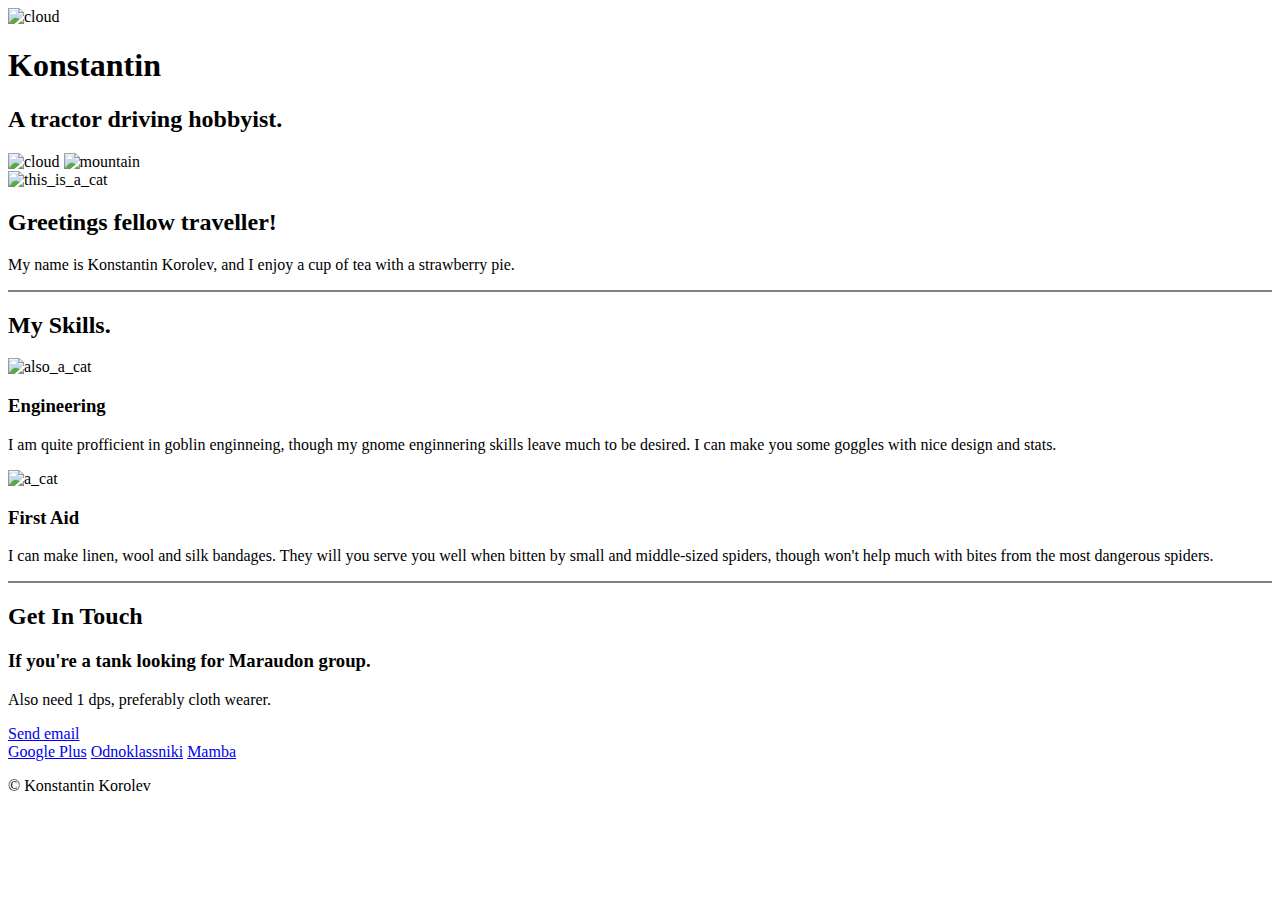
==== index.html @ 81605ab0 "Add files via upload" ====
<!DOCTYPE html>
<html lang="en">
<head>
    <meta charset="UTF-8">
    <meta http-equiv="X-UA-Compatible" content="IE=edge">
    <meta name="viewport" content="width=device-width, initial-scale=1.0">
    <title>Konstantin's Personal Page</title>
    <link rel="stylesheet" href="css/styles.css">
    <link rel="icon" href="favicon.ico">
    <link rel="preconnect" href="https://fonts.googleapis.com">
    <link rel="preconnect" href="https://fonts.gstatic.com" crossorigin>
    <link href="https://fonts.googleapis.com/css2?family=Edu+VIC+WA+NT+Beginner&family=Ibarra+Real+Nova&family=Roboto:wght@300&display=swap" rel="stylesheet">
</head>
<body>
    <div class="top-container">
        <img src="images/cloud.png" alt="cloud" class="cloud1">
        <h1 class="handwriting">Konstantin</h1>
        <h2>A tractor driving hobbyist.</h2>
        <img src="images/cloud.png" alt="cloud" class="cloud2">
        <img src="images/mountain.png" alt="mountain" class="mountain">
    </div>
    <div class="middle-container">
        <div class="profile">
            <img class="profile-cat" src="images/cat1.png" alt="this_is_a_cat">
            <h2>Greetings fellow traveller!</h2>
            <p>My name is Konstantin Korolev, and I enjoy a cup of tea with a strawberry pie.</p>
        </div>
        <hr noshade>
        <div class="skills">
            <h2>My Skills.</h2>
            <div class="skill-row">
                <img class="skill-cat1" src="images/cat2.png" alt="also_a_cat">
                <h3>Engineering</h3>
                <p>I am quite profficient in goblin enginneing, though my gnome enginnering skills leave much to be desired. I can make you some goggles with nice design and stats.</p>
            </div>
            <div class="skill-row">
                <img class="skill-cat2" src="images/cat3.png" alt="a_cat">
                <h3>First Aid</h3>
                <p>I can make linen, wool and silk bandages. They will you serve you well when bitten by small and middle-sized spiders, though won't help much with bites from the most dangerous spiders.</p>
            </div>
        </div>
        <hr noshade>
        <div class="contact-me">
            <h2>Get In Touch</h2>
            <h3>If you're a tank looking for Maraudon group.</h3>
            <p>Also need 1 dps, preferably cloth wearer.</p>
            <div class="button-div">
                <a class="btn" href="mailto:name@email.com">Send email</a>
            </div>
        </div>
    </div>
    
    
    <div class="bottom-container">
        <div class="links">
            <a class="footer-link" href="https://www.linkedin.com/">Google Plus</a>
            <a class="footer-link" href="https://twitter.com/">Odnoklassniki</a>
            <a class="footer-link" href="https://www.appbrewery.co/">Mamba</a>
        </div>
        <p>© Konstantin Korolev</p>
    </div>
</body>
</html>
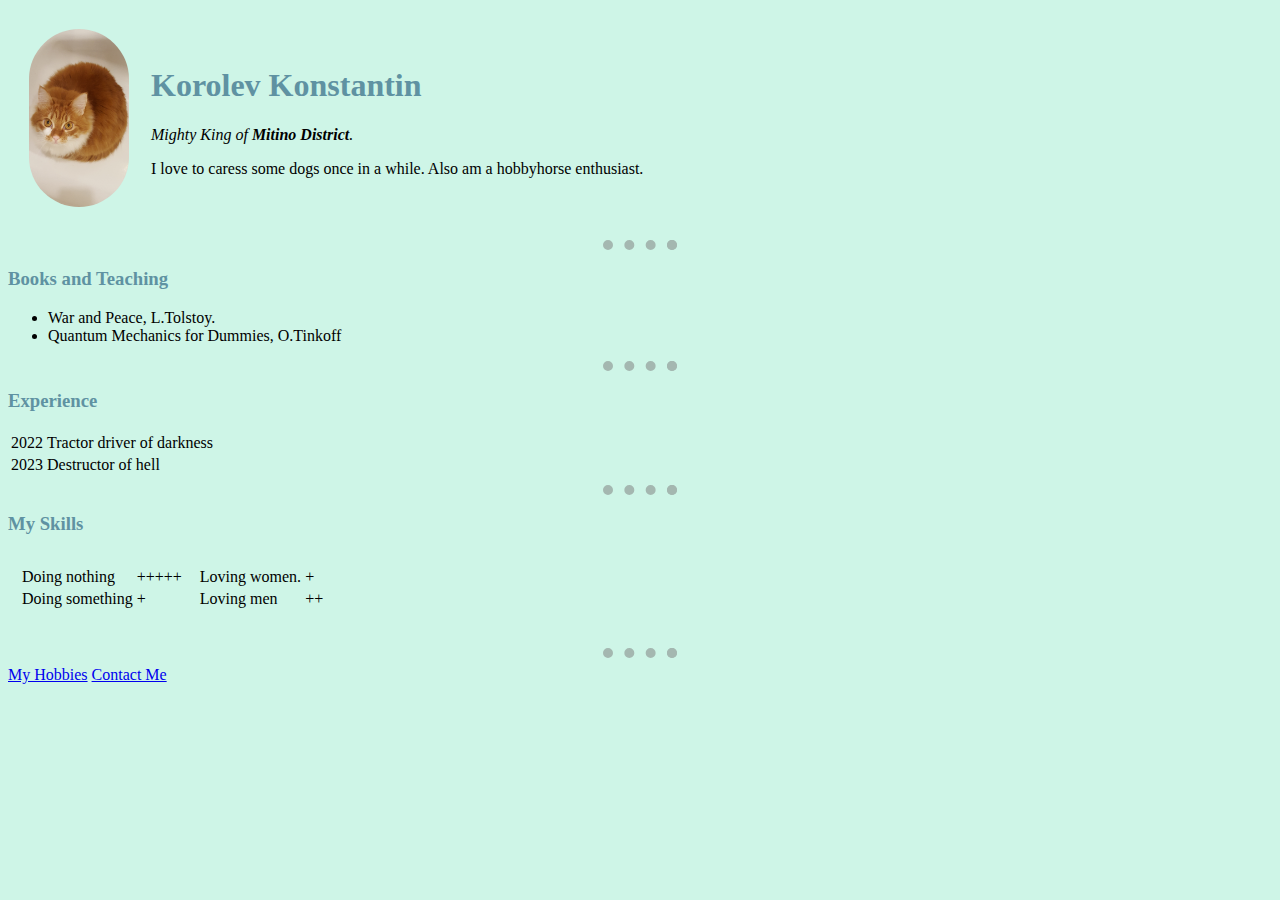
==== commit 84523600: "Add files via upload" ====
--- a/index.html
+++ b/index.html
@@ -4,60 +4,73 @@
     <meta charset="UTF-8">
     <meta http-equiv="X-UA-Compatible" content="IE=edge">
     <meta name="viewport" content="width=device-width, initial-scale=1.0">
-    <title>Konstantin's Personal Page</title>
+    <title>Konstantin Personal Page</title>
     <link rel="stylesheet" href="css/styles.css">
-    <link rel="icon" href="favicon.ico">
-    <link rel="preconnect" href="https://fonts.googleapis.com">
-    <link rel="preconnect" href="https://fonts.gstatic.com" crossorigin>
-    <link href="https://fonts.googleapis.com/css2?family=Edu+VIC+WA+NT+Beginner&family=Ibarra+Real+Nova&family=Roboto:wght@300&display=swap" rel="stylesheet">
-</head>
+    </head>
 <body>
-    <div class="top-container">
-        <img src="images/cloud.png" alt="cloud" class="cloud1">
-        <h1 class="handwriting">Konstantin</h1>
-        <h2>A tractor driving hobbyist.</h2>
-        <img src="images/cloud.png" alt="cloud" class="cloud2">
-        <img src="images/mountain.png" alt="mountain" class="mountain">
-    </div>
-    <div class="middle-container">
-        <div class="profile">
-            <img class="profile-cat" src="images/cat1.png" alt="this_is_a_cat">
-            <h2>Greetings fellow traveller!</h2>
-            <p>My name is Konstantin Korolev, and I enjoy a cup of tea with a strawberry pie.</p>
-        </div>
-        <hr noshade>
-        <div class="skills">
-            <h2>My Skills.</h2>
-            <div class="skill-row">
-                <img class="skill-cat1" src="images/cat2.png" alt="also_a_cat">
-                <h3>Engineering</h3>
-                <p>I am quite profficient in goblin enginneing, though my gnome enginnering skills leave much to be desired. I can make you some goggles with nice design and stats.</p>
-            </div>
-            <div class="skill-row">
-                <img class="skill-cat2" src="images/cat3.png" alt="a_cat">
-                <h3>First Aid</h3>
-                <p>I can make linen, wool and silk bandages. They will you serve you well when bitten by small and middle-sized spiders, though won't help much with bites from the most dangerous spiders.</p>
-            </div>
-        </div>
-        <hr noshade>
-        <div class="contact-me">
-            <h2>Get In Touch</h2>
-            <h3>If you're a tank looking for Maraudon group.</h3>
-            <p>Also need 1 dps, preferably cloth wearer.</p>
-            <div class="button-div">
-                <a class="btn" href="mailto:name@email.com">Send email</a>
-            </div>
-        </div>
-    </div>
-    
-    
-    <div class="bottom-container">
-        <div class="links">
-            <a class="footer-link" href="https://www.linkedin.com/">Google Plus</a>
-            <a class="footer-link" href="https://twitter.com/">Odnoklassniki</a>
-            <a class="footer-link" href="https://www.appbrewery.co/">Mamba</a>
-        </div>
-        <p>© Konstantin Korolev</p>
-    </div>
+    <table cellspacing="20">
+        <tr>
+            <td>
+                <img src="cat.png" alt="This is a cat actually">
+            </td>
+            <td>
+                <h1>Korolev Konstantin</h1>
+                <p><em>Mighty King of <strong>Mitino District</strong>.</em></p>
+                <p>I love to caress some dogs once in a while. Also am a hobbyhorse enthusiast.</p>
+            </td>
+        </tr>
+    </table>
+        <hr>
+    <h3>Books and Teaching</h3>
+    <ul>
+        <li>War and Peace, L.Tolstoy.</li>
+        <li>Quantum Mechanics for Dummies, O.Tinkoff</li>
+    </ul>
+    <hr>
+    <h3>Experience</h3>
+    <table>
+        <tr>
+            <td>2022</td>
+            <td>Tractor driver of darkness</td>
+        </tr>
+        <tr>
+            <td>2023</td>
+            <td>Destructor of hell</td>
+        </tr>
+    </table>
+    <hr>
+    <h3>My Skills</h3>
+    <table cellspacing="10">
+        <tr>
+            <td>
+                <table>
+                    <tr>
+                        <td>Doing nothing</td>
+                        <td>+++++</td>
+                    </tr>
+                    <tr>
+                        <td>Doing something</td>
+                        <td>+</td>
+                    </tr>
+                </table>
+            </td>
+            <td>
+                <table>
+                    <tr>
+                        <td>Loving women.</td>
+                        <td>+</td>
+                    </tr>
+                    <tr>
+                        <td>Loving men</td>
+                        <td>++</td>
+                    </tr>
+                </table>
+            </td>
+        </tr>
+    </table>
+    <br>
+    <hr>
+    <a href="hobbies.html">My Hobbies</a>
+    <a href="contact-me.html">Contact Me</a>
 </body>
 </html>--- a/css/styles.css
+++ b/css/styles.css
@@ -0,0 +1,23 @@
+body {
+    background-color: rgb(206, 245, 231);
+}
+
+hr {
+    border-style: dotted dotted none none;
+    border-width: 10px;
+    width: 5%;
+    border-color: rgb(123,123,123,0.5);
+    }
+
+h1 {
+    color:rgb(95, 146, 162);
+}
+
+h3 {
+    color:rgb(95, 146, 162);
+}
+
+img {
+    width: 100px;
+    border-radius: 50px;
+}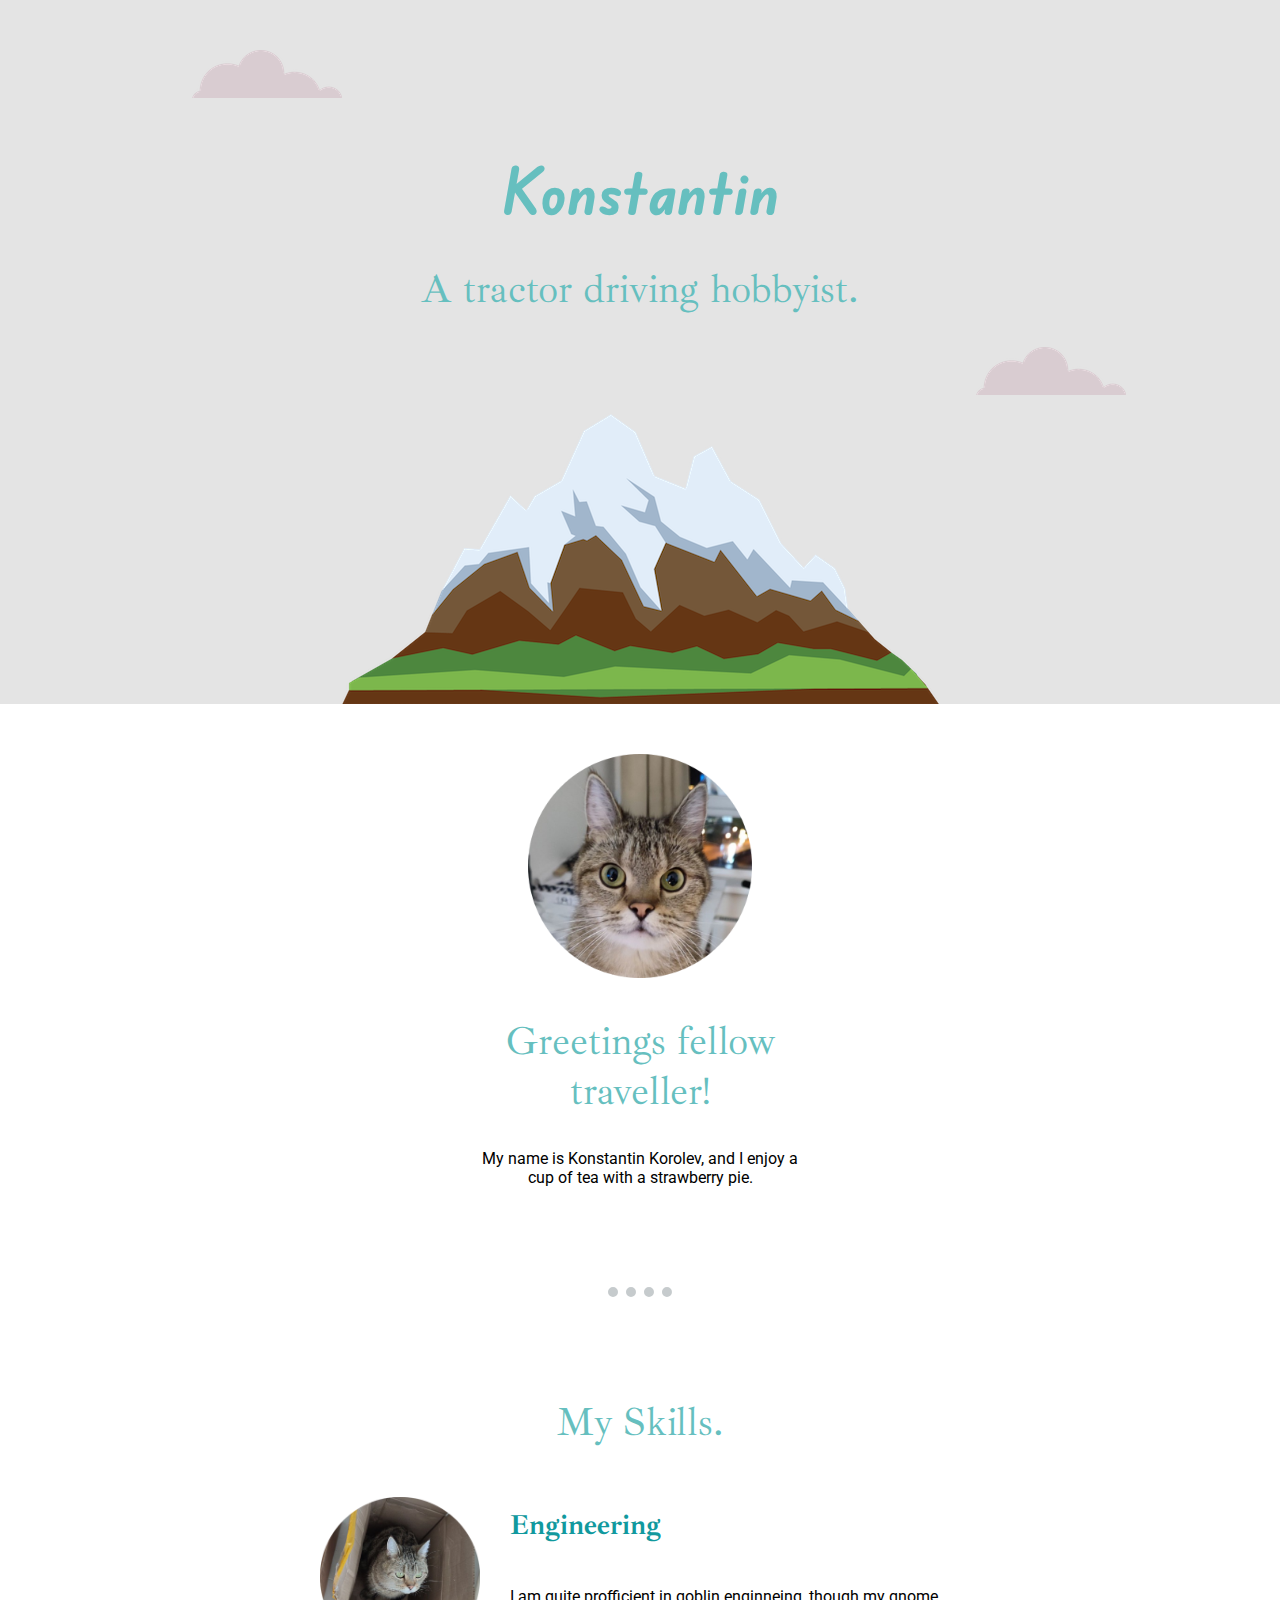
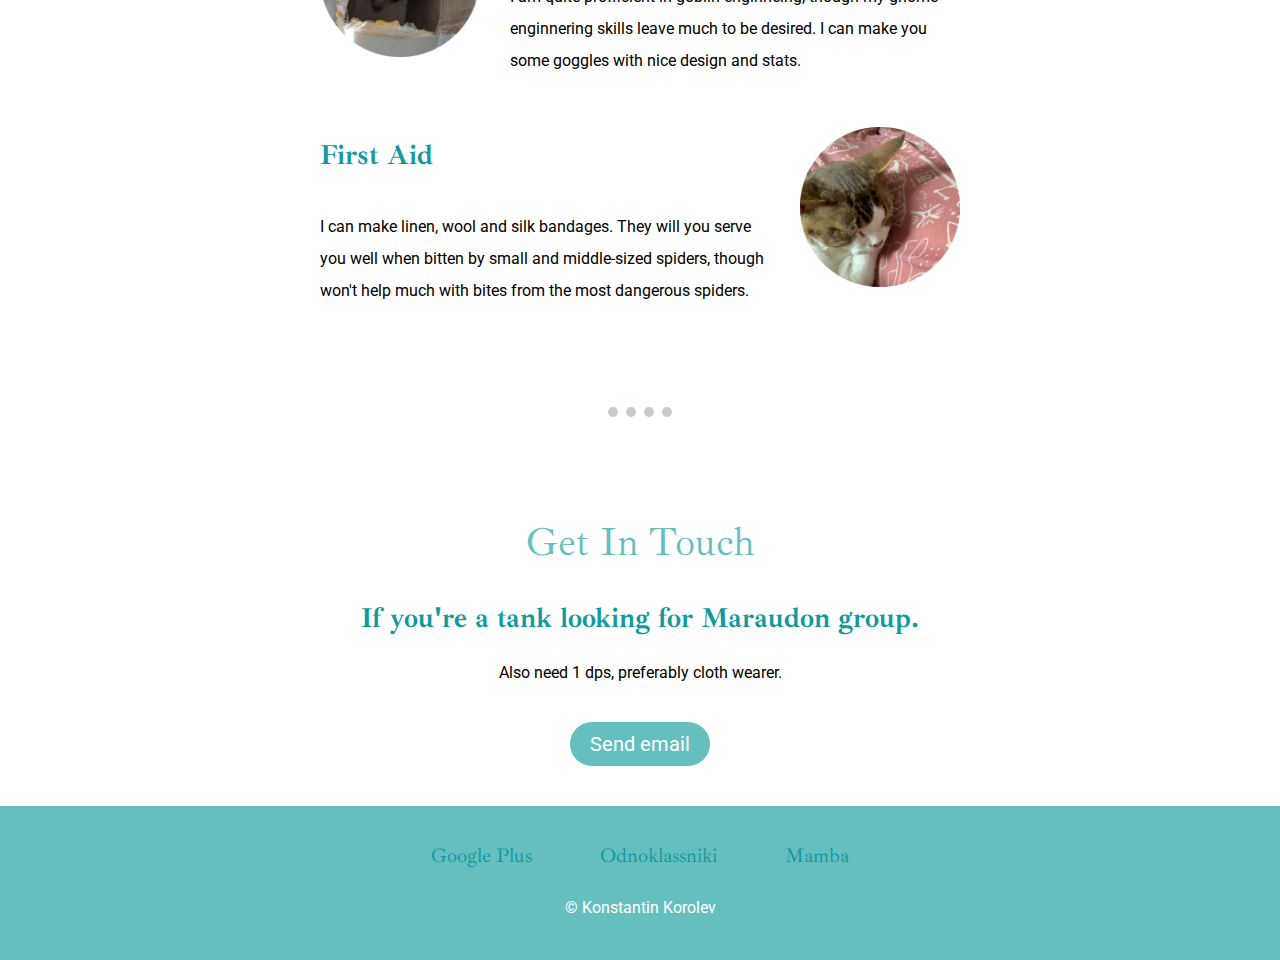
==== commit de83a256: "Add files via upload" ====
--- a/index.html
+++ b/index.html
@@ -4,73 +4,60 @@
     <meta charset="UTF-8">
     <meta http-equiv="X-UA-Compatible" content="IE=edge">
     <meta name="viewport" content="width=device-width, initial-scale=1.0">
-    <title>Konstantin Personal Page</title>
+    <title>Konstantin's Personal Page</title>
     <link rel="stylesheet" href="css/styles.css">
-    </head>
+    <link rel="icon" href="favicon.ico">
+    <link rel="preconnect" href="https://fonts.googleapis.com">
+    <link rel="preconnect" href="https://fonts.gstatic.com" crossorigin>
+    <link href="https://fonts.googleapis.com/css2?family=Edu+VIC+WA+NT+Beginner&family=Ibarra+Real+Nova&family=Roboto:wght@300&display=swap" rel="stylesheet">
+</head>
 <body>
-    <table cellspacing="20">
-        <tr>
-            <td>
-                <img src="cat.png" alt="This is a cat actually">
-            </td>
-            <td>
-                <h1>Korolev Konstantin</h1>
-                <p><em>Mighty King of <strong>Mitino District</strong>.</em></p>
-                <p>I love to caress some dogs once in a while. Also am a hobbyhorse enthusiast.</p>
-            </td>
-        </tr>
-    </table>
-        <hr>
-    <h3>Books and Teaching</h3>
-    <ul>
-        <li>War and Peace, L.Tolstoy.</li>
-        <li>Quantum Mechanics for Dummies, O.Tinkoff</li>
-    </ul>
-    <hr>
-    <h3>Experience</h3>
-    <table>
-        <tr>
-            <td>2022</td>
-            <td>Tractor driver of darkness</td>
-        </tr>
-        <tr>
-            <td>2023</td>
-            <td>Destructor of hell</td>
-        </tr>
-    </table>
-    <hr>
-    <h3>My Skills</h3>
-    <table cellspacing="10">
-        <tr>
-            <td>
-                <table>
-                    <tr>
-                        <td>Doing nothing</td>
-                        <td>+++++</td>
-                    </tr>
-                    <tr>
-                        <td>Doing something</td>
-                        <td>+</td>
-                    </tr>
-                </table>
-            </td>
-            <td>
-                <table>
-                    <tr>
-                        <td>Loving women.</td>
-                        <td>+</td>
-                    </tr>
-                    <tr>
-                        <td>Loving men</td>
-                        <td>++</td>
-                    </tr>
-                </table>
-            </td>
-        </tr>
-    </table>
-    <br>
-    <hr>
-    <a href="hobbies.html">My Hobbies</a>
-    <a href="contact-me.html">Contact Me</a>
+    <div class="top-container">
+        <img src="images/cloud.png" alt="cloud" class="cloud1">
+        <h1 class="handwriting">Konstantin</h1>
+        <h2>A tractor driving hobbyist.</h2>
+        <img src="images/cloud.png" alt="cloud" class="cloud2">
+        <img src="images/mountain.png" alt="mountain" class="mountain">
+    </div>
+    <div class="middle-container">
+        <div class="profile">
+            <img class="profile-cat" src="images/cat1.png" alt="this_is_a_cat">
+            <h2>Greetings fellow traveller!</h2>
+            <p>My name is Konstantin Korolev, and I enjoy a cup of tea with a strawberry pie.</p>
+        </div>
+        <hr noshade>
+        <div class="skills">
+            <h2>My Skills.</h2>
+            <div class="skill-row">
+                <img class="skill-cat1" src="images/cat2.png" alt="also_a_cat">
+                <h3>Engineering</h3>
+                <p>I am quite profficient in goblin enginneing, though my gnome enginnering skills leave much to be desired. I can make you some goggles with nice design and stats.</p>
+            </div>
+            <div class="skill-row">
+                <img class="skill-cat2" src="images/cat3.png" alt="a_cat">
+                <h3>First Aid</h3>
+                <p>I can make linen, wool and silk bandages. They will you serve you well when bitten by small and middle-sized spiders, though won't help much with bites from the most dangerous spiders.</p>
+            </div>
+        </div>
+        <hr noshade>
+        <div class="contact-me">
+            <h2>Get In Touch</h2>
+            <h3>If you're a tank looking for Maraudon group.</h3>
+            <p>Also need 1 dps, preferably cloth wearer.</p>
+            <div class="button-div">
+                <a class="btn" href="mailto:name@email.com">Send email</a>
+            </div>
+        </div>
+    </div>
+    
+    
+    <div class="bottom-container">
+        <div class="links">
+            <a class="footer-link" href="https://www.linkedin.com/">Google Plus</a>
+            <a class="footer-link" href="https://twitter.com/">Odnoklassniki</a>
+            <a class="footer-link" href="https://www.appbrewery.co/">Mamba</a>
+        </div>
+        <p>© Konstantin Korolev</p>
+    </div>
 </body>
 </html>--- a/css/styles.css
+++ b/css/styles.css
@@ -1,23 +1,148 @@
 body {
-    background-color: rgb(206, 245, 231);
+    margin: 0px;
+    text-align: center;
+    font-family: 'Roboto', sans-serif;
+    font-size: 1rem;
+    
+}
+
+h1 {
+    font-family: 'Ibarra Real Nova', serif;
+    font-size: 4rem;
+    margin: 50px auto 0px auto;
+    color: #66BFBF;
+}
+
+h2 {
+    font-size: 2.5rem;
+    font-family: 'Ibarra Real Nova', serif;
+    color:#66BFBF;
+    font-weight: normal;
+}
+
+h3 {
+    font-size: 1.75rem;
+    font-family: 'Ibarra Real Nova', serif;
+    color:  #11999E;
+}
+
+a {
+    color:  #11999E
+}
+
+a:hover {
+    color: whitesmoke;
 }
 
 hr {
-    border-style: dotted dotted none none;
-    border-width: 10px;
-    width: 5%;
-    border-color: rgb(123,123,123,0.5);
-    }
-
-h1 {
-    color:rgb(95, 146, 162);
+    border-top: 10px dotted rgba(175, 183, 186, 0.716);
+    width: 4rem;
+    background-color: transparent;
+    border-left: none;
+    border-right: none;
+    border-bottom: none;
+    margin-top: 100px;
+    margin-bottom: 100px;
 }
 
-h3 {
-    color:rgb(95, 146, 162);
+.skill-cat1 {
+    width: 10rem;
+    float: left;
+    margin-right: 30px;
 }
 
-img {
-    width: 100px;
-    border-radius: 50px;
+.skill-cat2 {
+    width: 10rem;
+    float: right;
+    margin-left: 30px;
+}
+
+.profile-cat {
+    width: 14rem;
+    margin-top: 50px;
+}
+
+.handwriting {
+    font-family: 'Edu VIC WA NT Beginner', cursive;
+}
+
+.top-container {
+    background-color: rgb(228, 228, 228);
+    padding-top: 100px;
+    position: relative;
+}
+
+.cloud1 {
+    position: absolute;
+    left: 15%;
+    top: 50px;
+}
+
+.cloud2 {
+    position: absolute;
+    right: 12%;
+}
+
+.mountain {
+    display: block;
+    margin: auto;
+}
+
+.skill-row {
+    width: 50%;
+    margin: 50px auto 50px auto;
+    text-align: left;
+    line-height: 2;
+}
+
+.btn {
+    -webkit-border-radius: 30;
+    -moz-border-radius: 30;
+    border-radius: 30px;
+    font-family: 'Roboto', sans-serif;;
+    color: #ffffff;
+    font-size: 20px;
+    background: #66BFBF;
+    padding: 10px 20px 10px 20px;
+    text-decoration: none;
+}
+  
+.btn:hover {
+    background: #11999E;
+    text-decoration: none;
+}
+
+.profile {
+    margin-bottom: 50px;
+    width: 25%;
+    margin-right: auto;
+    margin-left: auto;
+}
+
+.button-div {
+    margin: 50px auto;
+}
+
+.bottom-container {
+    line-height: 2;
+    background-color: #66BFBF;
+    padding-top: 30px;
+    padding-bottom: 20px;
+}
+
+.bottom-container p {
+    color: white
+}
+
+.bottom-container a {
+    font-size: 1.25rem;
+    font-family: 'Ibarra Real Nova', serif;
+    color:  #11999E;
+    text-decoration: none;
+    padding-right: 2rem;
+    padding-left: 2rem;
+}
+
+.bottom-container a:hover {
+    color:  whitesmoke;
 }